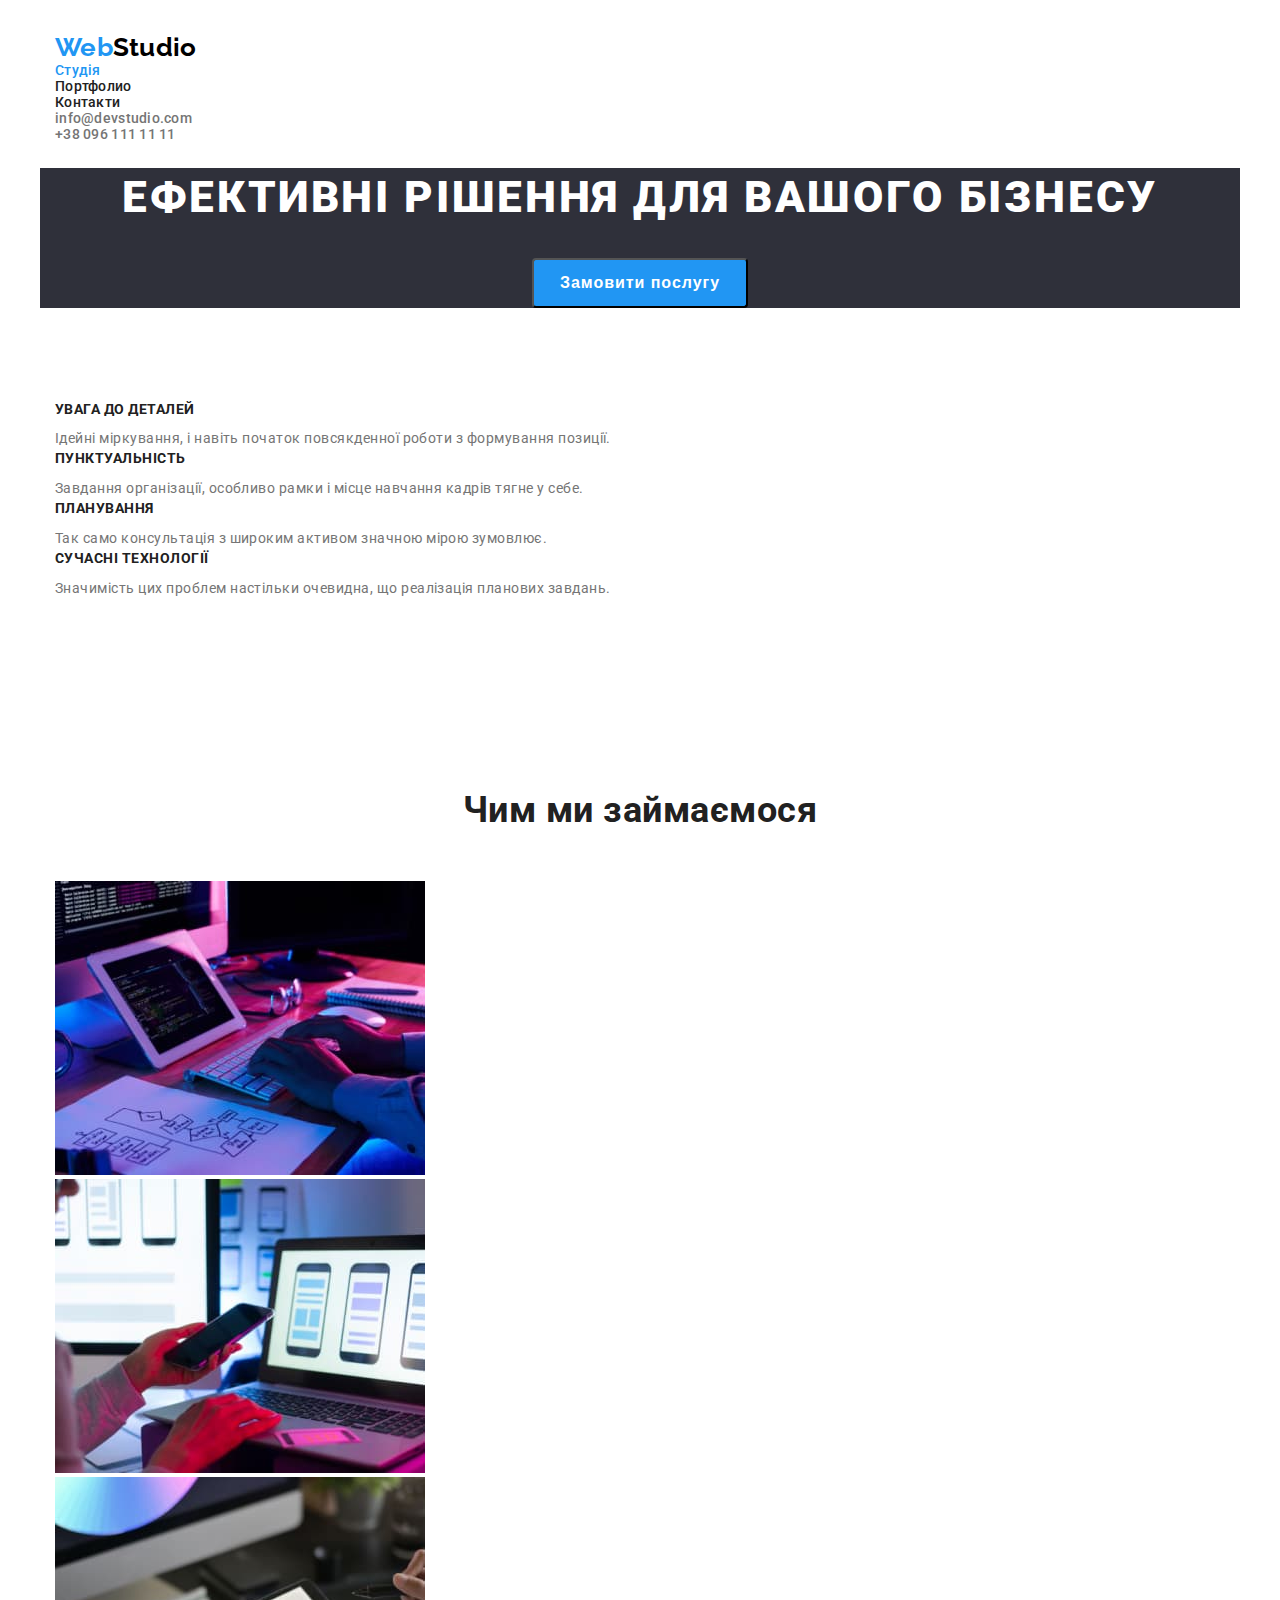
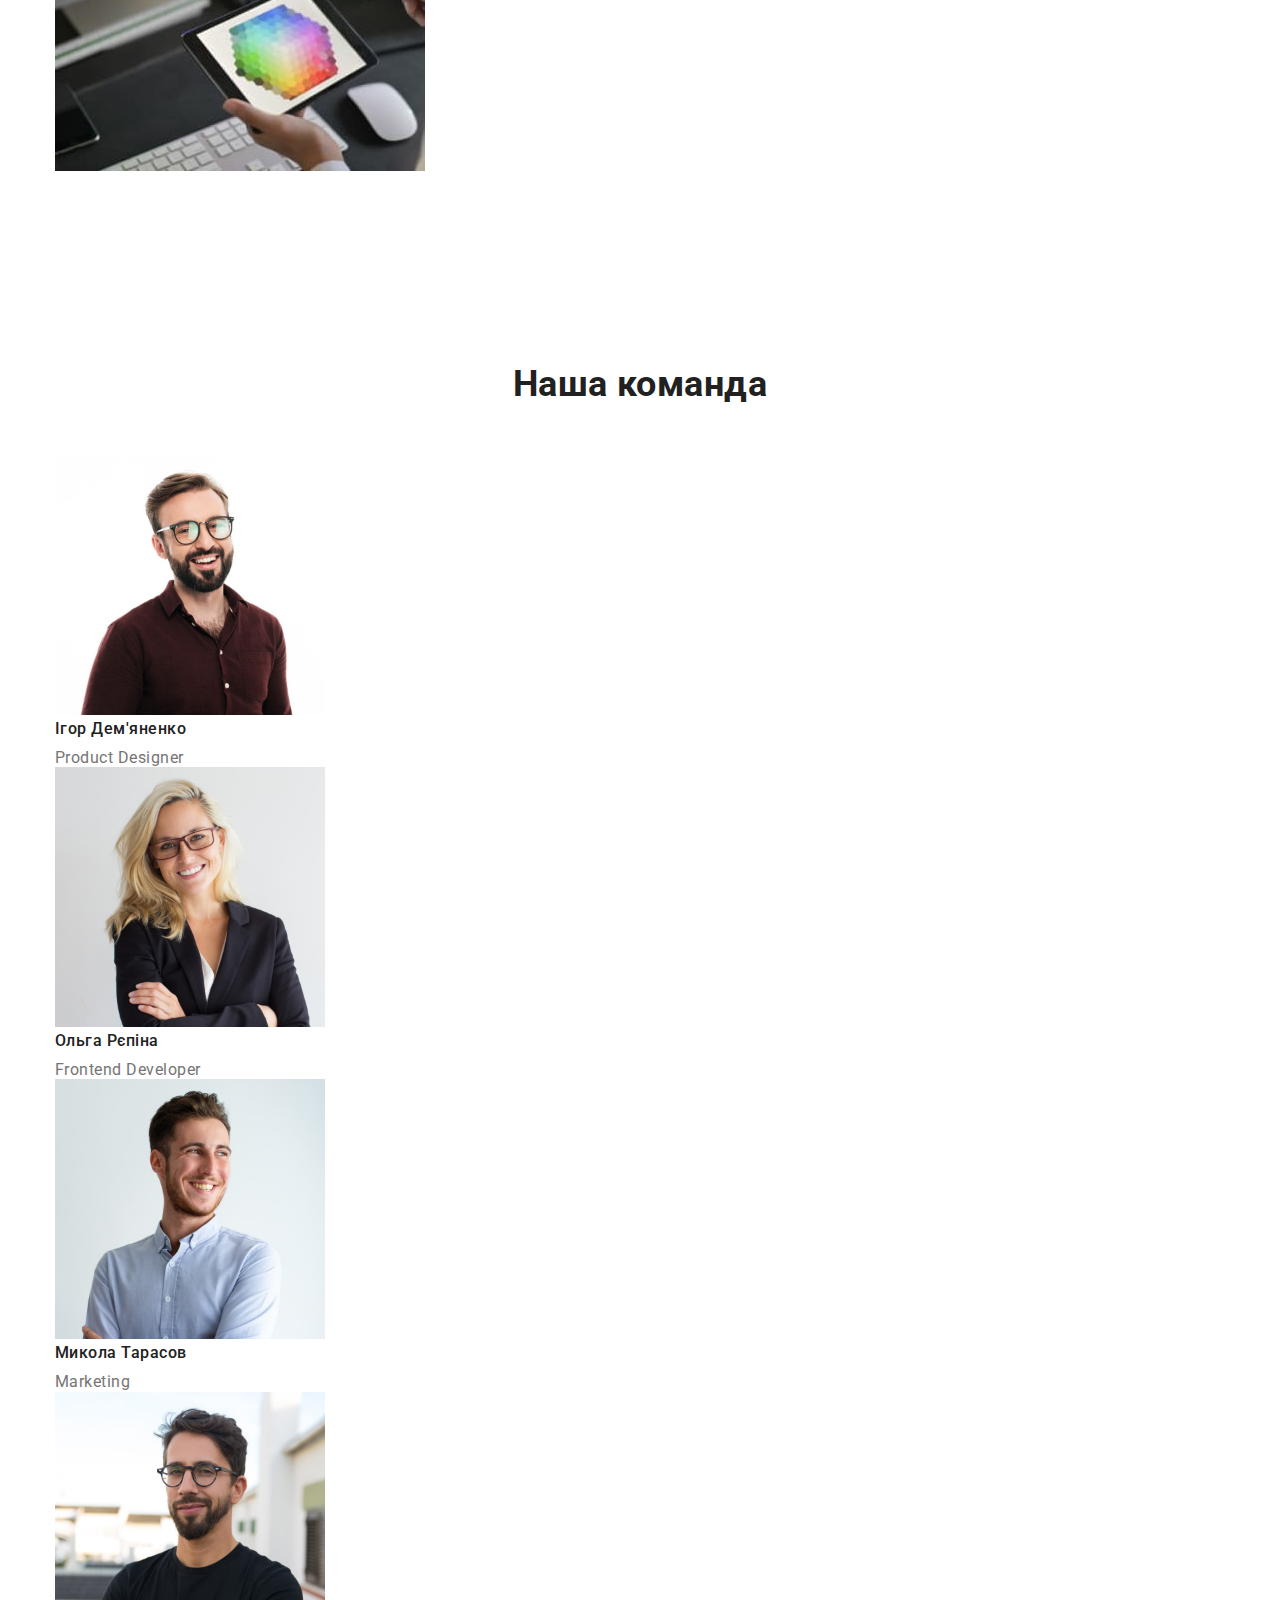
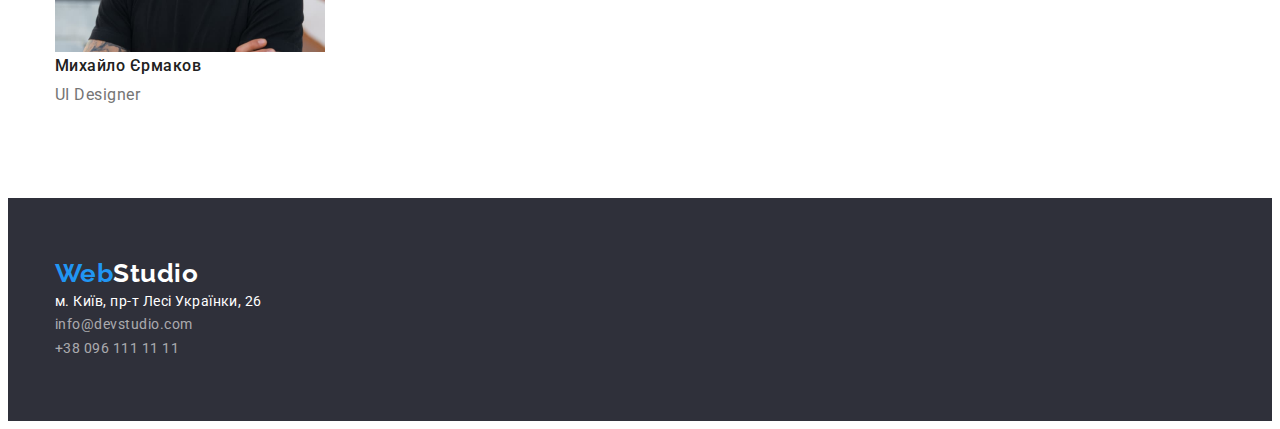
==== index.html @ 46366bae "Робить копію другого дз + задає margin та  padding" ====
<!DOCTYPE html>
<html lang="uk">
<head>
    <meta charset="UTF-8">
    <meta http-equiv="X-UA-Compatible" content="IE=edge">
    <meta name="viewport" content="width=device-width, initial-scale=1.0">
    <link href="https://fonts.googleapis.com/css2?family=Raleway:wght@700&family=Roboto:wght@400;500;700;900&display=swap"
        rel="stylesheet">
    <link rel="stylesheet" href="https://cdnjs.cloudflare.com/ajax/libs/modern-normalize/1.1.0/modern-normalize.min.css" integrity="sha512-wpPYUAdjBVSE4KJnH1VR1HeZfpl1ub8YT/NKx4PuQ5NmX2tKuGu6U/JRp5y+Y8XG2tV+wKQpNHVUX03MfMFn9Q==" crossorigin="anonymous" referrerpolicy="no-referrer" />
    <link rel="stylesheet" href="./css/styles.css">
    <title>Web Studio</title>
</head>
<body>
    <!--Шапка сайта-->
    <header class="hat">
        <div class="container header">
        <a class="logo" lang="en" href="index.html">Web<span class="logo-header">Studio</span></a>
        <nav class="navigation">
           <ul>
                <Li><a class="navigation-link, active" href="./index.html">Студія</a></Li>
                <Li><a class="navigation-link" href="./portfolio.html">Портфолио</a></Li>
                <Li><a class="navigation-link" href="">Контакти</a></Li>
            </ul>
        </nav>
        <ul>
            <li>
                <a class="contact" href="mailto:info@devstudio.com">info@devstudio.com</a>
           </li>
            <li>
                <a class="contact" href="tel:+380961111111">+38 096 111 11 11</a>
            </li>
        </ul>
        </div>
        
    </header>
    <main>
        <!--Герой-->
        <section class="hero container">
            <h1 class="hero-header">Ефективні рішення для вашого бізнесу</h1>
            <button class="hero-button" type="button">Замовити послугу</button>

        </section>
        <!--Переваги-->
        <section class="pros container">
            <h2 class="visually-hidden">Особливості</h2>
            <ul>
                <li>
                    <h3>Увага до деталей</h3>
                    <p>Ідейні міркування, і навіть початок повсякденної роботи з формування позиції.</p>
                </li>
                <li>
                    <h3>Пунктуальність</h3>
                    <p>Завдання організації, особливо рамки і місце навчання кадрів тягне у себе.</p>
                </li>
                <li>
                    <h3>Планування</h3>
                    <p>Так само консультація з широким активом значною мірою зумовлює.</p>
                </li>
                <li>
                    <h3>Сучасні технології</h3>
                    <p>Значимість цих проблем настільки очевидна, що реалізація планових завдань.</p>
                </li>
            </ul>

        </section>
        <!--Чим ми займаємося-->
        <section class="areas container">
            <h2 class="areas-header">Чим ми займаємося</h2>
            <ul>
                <li>
                    <img src="./images/box_1.jpg" alt="Розробка сайтів для ПК"
                    width="370"
                    height="294">
                </li>
                <li>
                    <img src="./images/box_2.jpg" alt="Розробка мобільної версії сайтів"
                    width="370"
                    height="294">
                </li>
                <li>
                    <img src="./images/box_3.jpg" alt="Розробка версії сайтів для планшетів"
                    width="370"
                    height="294">
                </li>
            </ul>

        </section>
        <!--Наша команда-->
        <section class="team container">
            <h2 class="team-header">Наша команда</h2>
            <ul>
                <li>
                    <img src="./images/team_card_1.jpg" alt="фото Ігор Дем'яненко"
                    width="270"
                    height="260">
                    <h3 class="name">Ігор Дем'яненко</h3>
                    <p class="position-held" lang="en">Product Designer</p>
                </li>
                <li>
                    <img src="./images/team_card_2.jpg" alt="фото Ольга Рєпіна"
                    width="270"
                    height="260">
                    <h3 class="name">Ольга Рєпіна</h3>
                    <p class="position-held" lang="en">Frontend Developer</p>
                </li>
                <li>
                    <img src="./images/team_card_3.jpg" alt="фото Микола Тарасов"
                    width="270"
                    height="260">
                    <h3 class="name">Микола Тарасов</h3>
                    <p class="position-held" lang="en">Marketing</p>
                </li>
                <li>
                    <img src="./images/team_card_4.jpg" alt="фото Михайло Єрмаков"
                    width="270"
                    height="260">
                    <h3 class="name">Михайло Єрмаков</h3>
                    <p class="position-held" lang="en">UI Designer</p>
                </li>
            </ul>
        </section>
    </main>
    <!--Підвал-->
    <Footer class="basement">
        <div class="container footer">
        <a class="logo" lang="en" href="index.html">Web<span class="logo-footer">Studio</span></a>
        <address>
            <ul>
                <li><a class="map" href="https://goo.gl/maps/CPtrU1FHBa2aNyZL9" target="_blank" rel="noopener noreferrer nofollow">м. Київ, пр-т Лесі
                    Українки, 26</a></li>
                <li><a class="basement-contact" href="mailto:info@devstudio.com">info@devstudio.com</a></li>
                <li><a class="basement-contact" href="tel:+380961111111">+38 096 111 11 11</a></li>
            </ul>
        </address>
        </div>
    </Footer>

</body>
</html>
---- css/styles.css ----
:root {
    --text-color: #212121;
    --logo-color: #000000;
    --accent-color: #2196F3;
    --grey: #757575;
    --white: #FFFFFF;
    --background-footer:#2F303A;
    --background-section-white:#F5F5F5;
    --background-grey: #F5F4FA;
}

/* Загальні стилі */

html {
box-sizing: border-box;
}

*,
*::before,
*::after{
    box-sizing: inherit;
}

a {
text-decoration: none;
color: var(--text-color)
}

ul {
    list-style: none;
    margin: 0;
    padding: 0;
}

h1, h2, h3, h4, h5, h6{
    margin: 0;
}



body {
    font-family: 'Roboto','sans-serif';
    letter-spacing: 0.03em;
    color: var(--text-color);
}

.container{
    width: 1200px;
    padding-top: 94px;
    padding-bottom: 94px;
    padding-left: 15px;
    padding-right:15px;
    margin-left: auto;
    margin-right: auto;
}

.header{
    padding-top: 24px;
    padding-bottom: 25px;
}

 /* Лого */
.logo{
    font-weight: 700;
    font-size: 26px;
    line-height: 1.19;
    color: var(--accent-color);
    font-family: 'Raleway';

    display: inline-block;
}

.logo-header{
    color:var(--logo-color);
}

/* Навігація */

.hat{
    font-weight: 500;
    font-size: 14px;
    line-height: 1.14;
    letter-spacing: 0.02em;
}

.navigation-link:focus, .navigation-link:hover {
    color: var(--accent-color);
}

.active{
    color: var(--accent-color);
}

/* Контакты в шапці */

.contact{
    color: var(--grey);
}

.contact:hover, .contact:focus{
    color: var(--accent-color);
}

/* Герой */

.hero.container{
    padding-top: 0;
    padding-bottom: 0;
}

.hero{
background-color: var(--background-footer);
}

.hero-header{
    color: var(--white);
    font-weight: 900;
    font-size: 44px;
    line-height: 1.36;
    text-transform: uppercase;
    letter-spacing: 0.06em;
    text-align: center;

    margin-bottom: 30px;
}

/* Кнопка */

.hero-button{
    
    color: var(--white);
    background-color: var(--accent-color);
    font-weight: 700;
    font-size: 16px;
    line-height: 1.87;
    letter-spacing: 0.06em;
    cursor: pointer;
    text-align: center;

    min-width:216px;
    height: 50px;
    border-radius: 4px;
    
    display: block;
    margin-right: auto;
    margin-left: auto;


}

.hero-button:hover, .hero-button:focus{
    background-color: #188CE8;
}

/* Переваги */



.visually-hidden {
    position: absolute;
    white-space: nowrap;
    width: 1px;
    height: 1px;
    overflow: hidden;
    border: 0;
    padding: 0;
    clip: rect(0 0 0 0);
    clip-path: inset(50%);
    margin: -1px;
}

.pros h3{
    font-weight: 700;
    font-size: 14px;
    line-height: 1.14;
    text-transform: uppercase;
    margin-bottom: 10px;
}

.pros p{
    color: var(--grey);
    font-size: 14px;
    line-height: 1.71;

    margin: 0;
}

/* Чим ми займаємося */

.areas-header {
    font-weight: 700;
    font-size: 36px;
    line-height: 1.17;
    text-align: center;

    margin-bottom: 50px;
}

/* Команда */

.team-header{
    font-weight: 700;
    font-size: 36px;
    line-height: 1.17;
    text-align: center;

    margin-bottom: 50px;
}

.position-held{
    color: var(--grey);
    font-size: 16px;
    line-height: 1.19;

    margin: 0;
}

.name{
    font-weight: 500;
    font-size: 16px;
    line-height: 1.19;

    margin-bottom: 10px;
}

/* Підвал */

.basement{
    background-color: var(--background-footer);
    font-size: 14px;
    line-height: 1.71;

}

.footer{
    padding-top: 60px;
    padding-bottom: 60px;
    margin: 0, auto;
    
}

.basement.logo{
    display: inline-block;
    margin-bottom: 20px;
}

.logo-footer{
    color: var(--white);
}

.map{
    color: var(--white);
    font-style: normal
}

.map:hover, .map:focus{
color: var(--accent-color);
}

.basement-contact{
color: rgba(255, 255, 255, 0.6);
font-style: normal
}

.basement-contact:focus, .basement-contact:hover{
    color: var(--accent-color);
}

/* Портфоліо */

.projects p{
    color: var(--grey);
    font-size: 16px;
    line-height: 1.9;
    margin: 0;
}

.projects h2 {
    font-weight: 700;
    font-size: 18px;
    line-height: 1.87;
    letter-spacing: 0.06em;
}

.projects-button{
    background-color: var(--background-grey);
    color: var(--text-color);
    font-weight: 500;
    font-size: 16px;
    line-height: 1.62;
    font-family: inherit;
    cursor: pointer;

    border-radius: 4px;
}

.projects-button:hover, .projects-button:focus{
    background-color: var(--accent-color);
    color: var(--white);
}
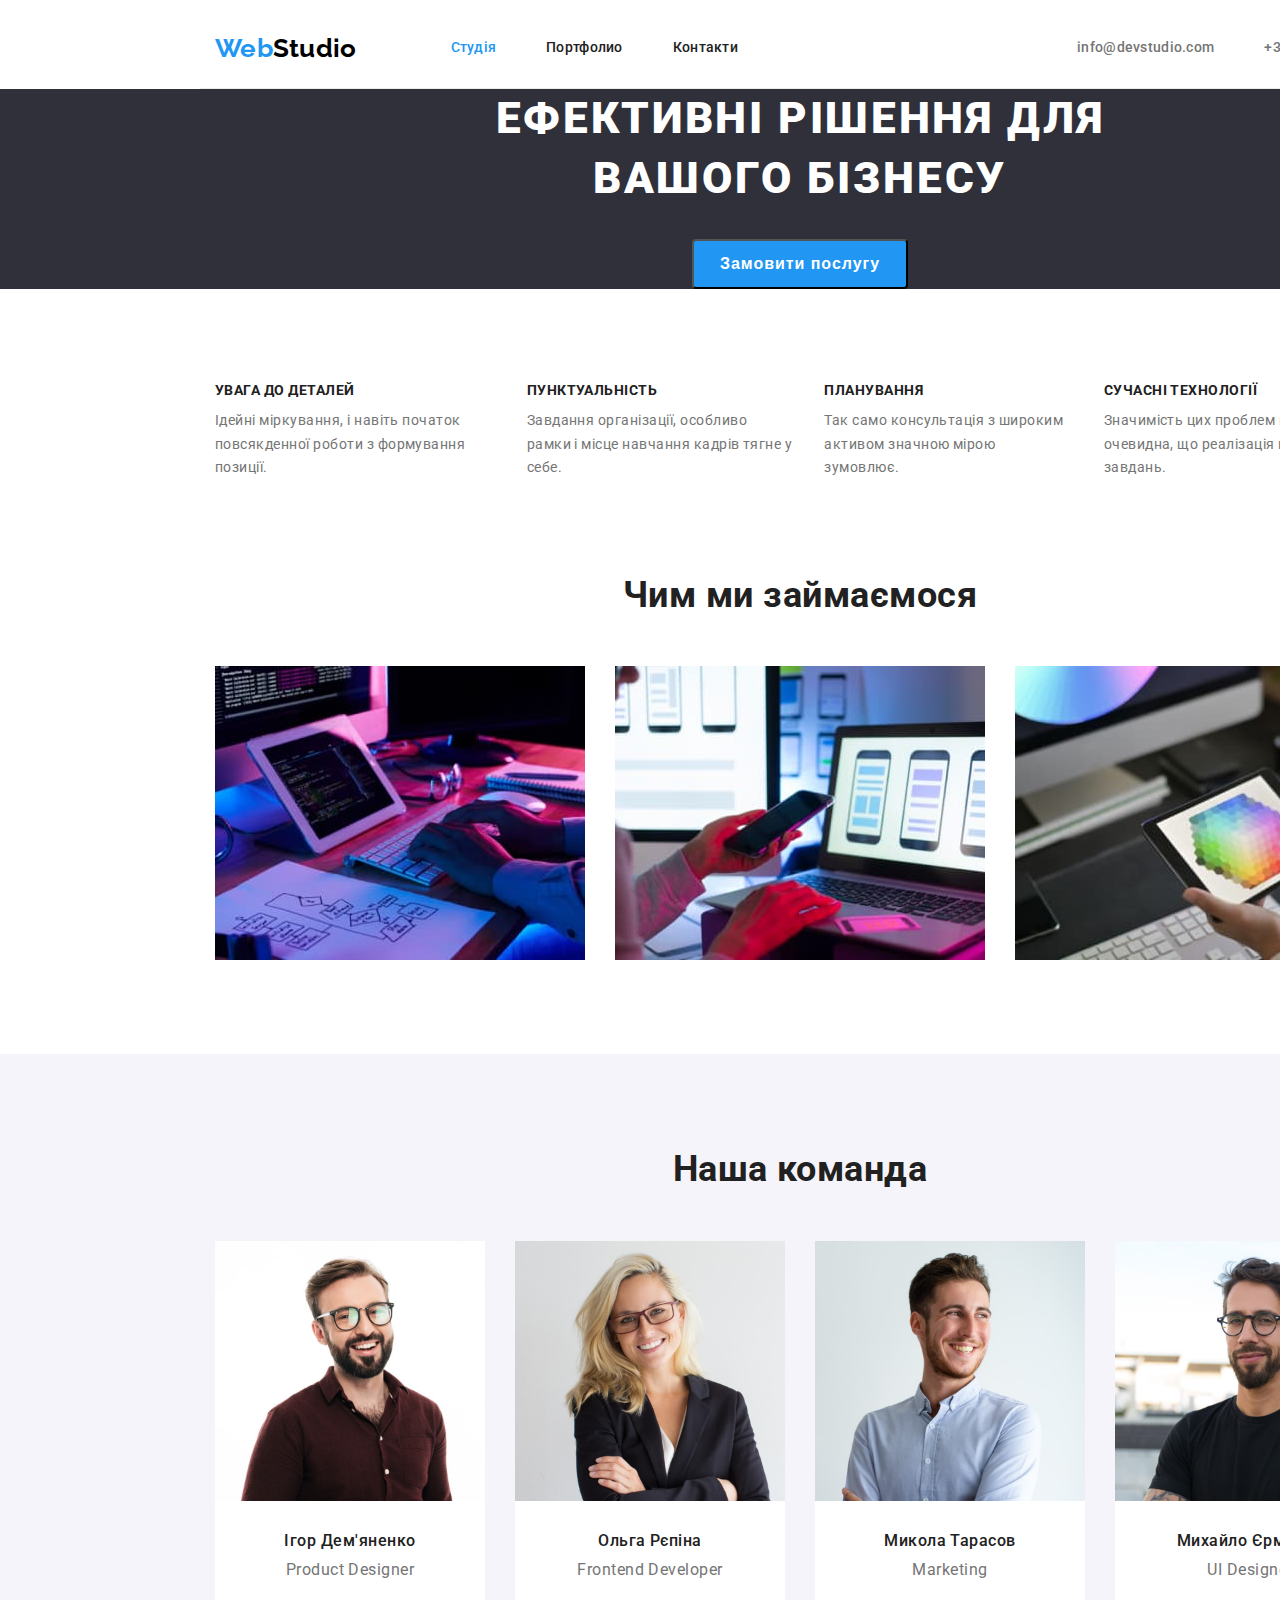
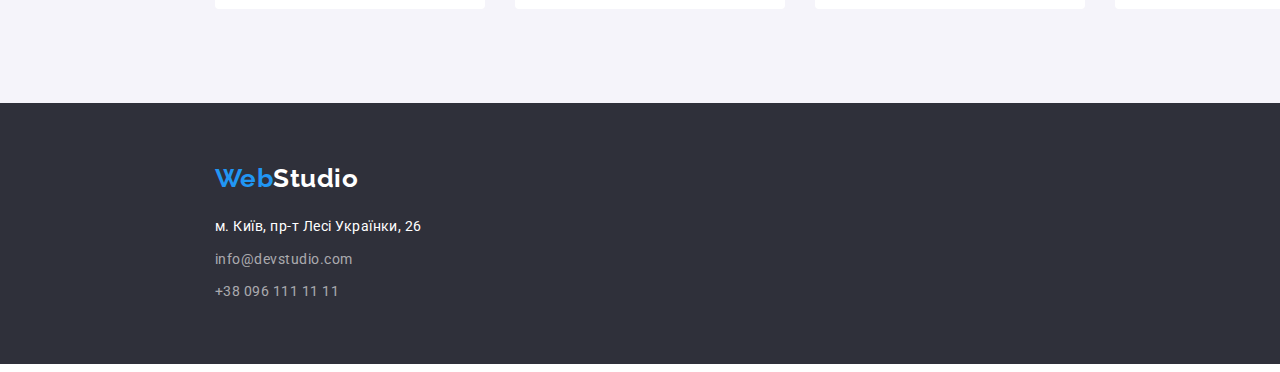
==== commit fd0d4a71: "Додає flex елементи та іх позиціювання" ====
--- a/index.html
+++ b/index.html
@@ -13,123 +13,147 @@
 <body>
     <!--Шапка сайта-->
     <header class="hat">
-        <div class="container header">
-        <a class="logo" lang="en" href="index.html">Web<span class="logo-header">Studio</span></a>
-        <nav class="navigation">
-           <ul>
-                <Li><a class="navigation-link, active" href="./index.html">Студія</a></Li>
-                <Li><a class="navigation-link" href="./portfolio.html">Портфолио</a></Li>
-                <Li><a class="navigation-link" href="">Контакти</a></Li>
+        <div class="container">
+            <a class="logo" lang="en" href="index.html">Web<span class="logo-header">Studio</span></a>
+            <nav class="navi">
+                <ul class="navi-list">
+                    <Li class="navi-item">
+                        <a class="navi-link active" href="./index.html">Студія</a>
+                    </Li>
+                    <Li class="navi-item">
+                        <a class="navi-link" href="./portfolio.html">Портфолио</a>
+                    </Li>
+                    <Li class="navi-item">
+                        <a class="navi-link" href="">Контакти</a>
+                    </Li>
+                </ul>
+            </nav>
+            <ul class="cont-list">
+                <li class="cont-item">
+                    <a class="contact-link" href="mailto:info@devstudio.com">info@devstudio.com</a>
+                </li>
+                <li class="cont-item">
+                    <a class="contact-link" href="tel:+380961111111">+38 096 111 11 11</a>
+                </li>
             </ul>
-        </nav>
-        <ul>
-            <li>
-                <a class="contact" href="mailto:info@devstudio.com">info@devstudio.com</a>
-           </li>
-            <li>
-                <a class="contact" href="tel:+380961111111">+38 096 111 11 11</a>
-            </li>
-        </ul>
         </div>
-        
     </header>
     <main>
         <!--Герой-->
-        <section class="hero container">
-            <h1 class="hero-header">Ефективні рішення для вашого бізнесу</h1>
+        <section class="hero">
+            <h1 class="hero-header">Ефективні рішення для <br> вашого бізнесу</h1>
             <button class="hero-button" type="button">Замовити послугу</button>
-
         </section>
         <!--Переваги-->
-        <section class="pros container">
+        <section class="pros">
+            <div class="container">
             <h2 class="visually-hidden">Особливості</h2>
-            <ul>
-                <li>
+            <ul class="pros-list">
+                <li class="pros-item">
                     <h3>Увага до деталей</h3>
                     <p>Ідейні міркування, і навіть початок повсякденної роботи з формування позиції.</p>
                 </li>
-                <li>
+                <li class="pros-item">
                     <h3>Пунктуальність</h3>
                     <p>Завдання організації, особливо рамки і місце навчання кадрів тягне у себе.</p>
                 </li>
-                <li>
+                <li class="pros-item">
                     <h3>Планування</h3>
                     <p>Так само консультація з широким активом значною мірою зумовлює.</p>
                 </li>
-                <li>
+                <li class="pros-item">
                     <h3>Сучасні технології</h3>
                     <p>Значимість цих проблем настільки очевидна, що реалізація планових завдань.</p>
                 </li>
             </ul>
+            </div>
 
         </section>
         <!--Чим ми займаємося-->
-        <section class="areas container">
+        <section class="areas">
+            <div class="container">
             <h2 class="areas-header">Чим ми займаємося</h2>
-            <ul>
-                <li>
+                <ul class="areas-list">
+                <li class="areas-item">
                     <img src="./images/box_1.jpg" alt="Розробка сайтів для ПК"
                     width="370"
                     height="294">
                 </li>
-                <li>
+                <li class="areas-item">
                     <img src="./images/box_2.jpg" alt="Розробка мобільної версії сайтів"
                     width="370"
                     height="294">
                 </li>
-                <li>
+                <li class="areas-item">
                     <img src="./images/box_3.jpg" alt="Розробка версії сайтів для планшетів"
                     width="370"
                     height="294">
                 </li>
             </ul>
+            </div>
 
         </section>
         <!--Наша команда-->
-        <section class="team container">
+        <section class="team">
+            <div class="container">
             <h2 class="team-header">Наша команда</h2>
-            <ul>
-                <li>
+            <ul class="team-list">
+                <li class="team-item">
                     <img src="./images/team_card_1.jpg" alt="фото Ігор Дем'яненко"
                     width="270"
                     height="260">
+                    <div class="team-card">
                     <h3 class="name">Ігор Дем'яненко</h3>
                     <p class="position-held" lang="en">Product Designer</p>
+                    </div>
                 </li>
-                <li>
+                <li class="team-item">
                     <img src="./images/team_card_2.jpg" alt="фото Ольга Рєпіна"
                     width="270"
                     height="260">
+                    <div class="team-card">
                     <h3 class="name">Ольга Рєпіна</h3>
                     <p class="position-held" lang="en">Frontend Developer</p>
+                    </div>
                 </li>
-                <li>
+                <li class="team-item">
                     <img src="./images/team_card_3.jpg" alt="фото Микола Тарасов"
                     width="270"
                     height="260">
+                    <div class="team-card">
                     <h3 class="name">Микола Тарасов</h3>
                     <p class="position-held" lang="en">Marketing</p>
+                    </div>
                 </li>
-                <li>
+                <li class="team-item">
                     <img src="./images/team_card_4.jpg" alt="фото Михайло Єрмаков"
                     width="270"
                     height="260">
+                    <div class="team-card">
                     <h3 class="name">Михайло Єрмаков</h3>
                     <p class="position-held" lang="en">UI Designer</p>
+                    </div>
                 </li>
             </ul>
+            </div>
         </section>
     </main>
     <!--Підвал-->
     <Footer class="basement">
-        <div class="container footer">
+        <div class="container">
         <a class="logo" lang="en" href="index.html">Web<span class="logo-footer">Studio</span></a>
         <address>
-            <ul>
-                <li><a class="map" href="https://goo.gl/maps/CPtrU1FHBa2aNyZL9" target="_blank" rel="noopener noreferrer nofollow">м. Київ, пр-т Лесі
-                    Українки, 26</a></li>
-                <li><a class="basement-contact" href="mailto:info@devstudio.com">info@devstudio.com</a></li>
-                <li><a class="basement-contact" href="tel:+380961111111">+38 096 111 11 11</a></li>
+            <ul class="basement-list">
+                <li class="basement-item">
+                    <a class="map" href="https://goo.gl/maps/CPtrU1FHBa2aNyZL9" target="_blank" rel="noopener noreferrer nofollow">м. Київ, пр-т Лесі
+                    Українки, 26</a>
+                </li>
+                <li class="basement-item">
+                    <a class="basement-contact" href="mailto:info@devstudio.com">info@devstudio.com</a>
+                </li>
+                <li class="basement-item">
+                    <a class="basement-contact" href="tel:+380961111111">+38 096 111 11 11</a>
+                </li>
             </ul>
         </address>
         </div>
--- a/css/styles.css
+++ b/css/styles.css
@@ -36,125 +36,30 @@
     margin: 0;
 }
 
+img {
+    display: block;
+    max-width: 100%;
+    height: auto;
+}
+
 
 
 body {
     font-family: 'Roboto','sans-serif';
     letter-spacing: 0.03em;
     color: var(--text-color);
+    width: 1600px;
+    margin-left: auto;
+    margin-right: auto;
 }
 
 .container{
     width: 1200px;
-    padding-top: 94px;
-    padding-bottom: 94px;
     padding-left: 15px;
     padding-right:15px;
     margin-left: auto;
     margin-right: auto;
 }
-
-.header{
-    padding-top: 24px;
-    padding-bottom: 25px;
-}
-
- /* Лого */
-.logo{
-    font-weight: 700;
-    font-size: 26px;
-    line-height: 1.19;
-    color: var(--accent-color);
-    font-family: 'Raleway';
-
-    display: inline-block;
-}
-
-.logo-header{
-    color:var(--logo-color);
-}
-
-/* Навігація */
-
-.hat{
-    font-weight: 500;
-    font-size: 14px;
-    line-height: 1.14;
-    letter-spacing: 0.02em;
-}
-
-.navigation-link:focus, .navigation-link:hover {
-    color: var(--accent-color);
-}
-
-.active{
-    color: var(--accent-color);
-}
-
-/* Контакты в шапці */
-
-.contact{
-    color: var(--grey);
-}
-
-.contact:hover, .contact:focus{
-    color: var(--accent-color);
-}
-
-/* Герой */
-
-.hero.container{
-    padding-top: 0;
-    padding-bottom: 0;
-}
-
-.hero{
-background-color: var(--background-footer);
-}
-
-.hero-header{
-    color: var(--white);
-    font-weight: 900;
-    font-size: 44px;
-    line-height: 1.36;
-    text-transform: uppercase;
-    letter-spacing: 0.06em;
-    text-align: center;
-
-    margin-bottom: 30px;
-}
-
-/* Кнопка */
-
-.hero-button{
-    
-    color: var(--white);
-    background-color: var(--accent-color);
-    font-weight: 700;
-    font-size: 16px;
-    line-height: 1.87;
-    letter-spacing: 0.06em;
-    cursor: pointer;
-    text-align: center;
-
-    min-width:216px;
-    height: 50px;
-    border-radius: 4px;
-    
-    display: block;
-    margin-right: auto;
-    margin-left: auto;
-
-
-}
-
-.hero-button:hover, .hero-button:focus{
-    background-color: #188CE8;
-}
-
-/* Переваги */
-
-
 
 .visually-hidden {
     position: absolute;
@@ -169,7 +74,149 @@
     margin: -1px;
 }
 
-.pros h3{
+/* Шапка */
+
+.hat .container{
+    display: flex;
+    align-items: center;
+    border-bottom: 1px solid #ECECEC;
+}
+
+ /* Лого */
+.logo{
+    font-weight: 700;
+    font-size: 26px;
+    line-height: 1.19;
+    color: var(--accent-color);
+    font-family: 'Raleway';
+
+    display: inline-block;
+}
+
+.logo-header{
+    color:var(--logo-color);
+}
+
+/* Навігація */
+
+.navi{
+    margin-left: 94px;
+}
+
+.navi-list{
+    display: flex;
+}
+
+.navi-item +.navi-item{
+    margin-left: 50px;
+}
+
+.hat{
+    font-weight: 500;
+    font-size: 14px;
+    line-height: 1.14;
+    letter-spacing: 0.02em;
+}
+
+
+.navi-link{
+    display: block;
+    padding-top: 32px;
+    padding-bottom:32px;
+}
+
+.navi-link:focus, .navi-link:hover {
+    color: var(--accent-color);
+}
+
+.active{
+    color: var(--accent-color);
+}
+
+/* Контакты в шапці */
+
+.cont-list{
+    display: flex;
+    margin-left: auto;
+}
+
+.cont-item + .cont-item{
+    margin-left: 50px;
+}
+
+.contact-link{
+    color: var(--grey);
+    padding-top: 32px;
+    padding-bottom: 32px;
+}
+
+.contact-link:hover, .contact-link:focus{
+    color: var(--accent-color);
+}
+
+/* Герой */
+
+.hero{
+background-color: var(--background-footer);
+}
+
+.hero-header{
+    color: var(--white);
+    font-weight: 900;
+    font-size: 44px;
+    line-height: 1.36;
+    text-transform: uppercase;
+    letter-spacing: 0.06em;
+    text-align: center;
+
+    margin-bottom: 30px;
+}
+
+/* Кнопка */
+
+.hero-button{
+    
+    color: var(--white);
+    background-color: var(--accent-color);
+    font-weight: 700;
+    font-size: 16px;
+    line-height: 1.87;
+    letter-spacing: 0.06em;
+    cursor: pointer;
+    text-align: center;
+
+    min-width:216px;
+    height: 50px;
+    border-radius: 4px;
+    
+    display: block;
+    margin-right: auto;
+    margin-left: auto;
+
+
+}
+
+.hero-button:hover, .hero-button:focus{
+    background-color: #188CE8;
+}
+
+/* Переваги */
+
+.pros{
+    padding-top: 94px;
+}
+
+.pros-list{
+    display: flex;
+  
+}
+
+.pros-item + .pros-item{
+    margin-left: 30px;
+}
+
+
+.pros-item>h3{
     font-weight: 700;
     font-size: 14px;
     line-height: 1.14;
@@ -177,7 +224,7 @@
     margin-bottom: 10px;
 }
 
-.pros p{
+.pros-item>p{
     color: var(--grey);
     font-size: 14px;
     line-height: 1.71;
@@ -187,6 +234,20 @@
 
 /* Чим ми займаємося */
 
+.areas{
+    padding-top: 94px;
+    padding-bottom: 94px;
+}
+
+.areas-list{
+    display: flex;
+   
+}
+
+.areas-item + .areas-item{
+    margin-left: 30px;
+}
+
 .areas-header {
     font-weight: 700;
     font-size: 36px;
@@ -197,6 +258,33 @@
 }
 
 /* Команда */
+
+.team{
+    
+    padding-top: 94px;
+    padding-bottom: 94px;
+
+    background: #F5F4FA;
+}
+
+.team-list{
+    display: flex;
+   
+}
+
+.team-item + .team-item{
+    margin-left: 30px;
+}
+
+.team-item{
+    background-color: var(--white);
+    border-radius: 0px 0px 4px 4px;
+}
+
+.team-card{
+    padding-top: 30px;
+    padding-bottom: 30px;
+}
 
 .team-header{
     font-weight: 700;
@@ -211,6 +299,7 @@
     color: var(--grey);
     font-size: 16px;
     line-height: 1.19;
+    text-align: center;
 
     margin: 0;
 }
@@ -219,6 +308,7 @@
     font-weight: 500;
     font-size: 16px;
     line-height: 1.19;
+    text-align: center;
 
     margin-bottom: 10px;
 }
@@ -226,22 +316,23 @@
 /* Підвал */
 
 .basement{
+
+    padding-top: 60px;
+    padding-bottom: 60px;
+
     background-color: var(--background-footer);
     font-size: 14px;
     line-height: 1.71;
 
 }
 
-.footer{
-    padding-top: 60px;
-    padding-bottom: 60px;
-    margin: 0, auto;
-    
-}
-
-.basement.logo{
-    display: inline-block;
-    margin-bottom: 20px;
+
+.basement address{
+    margin-top: 20px;
+}
+
+.basement-item + .basement-item {
+    margin-top: 9px;
 }
 
 .logo-footer{
@@ -268,21 +359,77 @@
 
 /* Портфоліо */
 
-.projects p{
+
+.projects{
+    padding-top: 94px;
+    padding-bottom: 94px;
+}
+
+.button-list{
+    display: flex;
+    justify-content: center;
+}
+
+.button-item + .button-item{
+    margin-left: 8px;
+}
+
+.card-list{
+    display: flex;
+    flex-wrap: wrap;
+    margin-top: 50px;
+}
+
+
+.card-item {
+    margin-right: 30px;
+    margin-bottom: 30px;
+}
+
+.card-item:nth-child(3n){
+    margin-right: 0px;
+}
+
+.card-item:nth-last-child(-n + 3){
+    margin-bottom: 0px;
+}
+
+.description{
+    padding-top: 20px;
+    padding-bottom: 20px;
+    padding-left: 24px;
+    padding-right: 24px;
+    border-left: 1px solid #EEEEEE;
+    border-right: 1px solid #EEEEEE;
+    border-bottom: 1px solid #EEEEEE;
+    
+
+}
+
+.description p{
     color: var(--grey);
     font-size: 16px;
     line-height: 1.9;
     margin: 0;
-}
-
-.projects h2 {
+    
+}
+
+.description h2 {
     font-weight: 700;
     font-size: 18px;
     line-height: 1.87;
     letter-spacing: 0.06em;
+    margin-bottom: 4px;
+
 }
 
 .projects-button{
+    
+    padding-top: 6px;
+    padding-bottom: 6px;
+    padding-left: 22px;
+    padding-right: 22px;
+    
     background-color: var(--background-grey);
     color: var(--text-color);
     font-weight: 500;
@@ -291,13 +438,15 @@
     font-family: inherit;
     cursor: pointer;
 
+    border-color: transparent;
     border-radius: 4px;
 }
 
 .projects-button:hover, .projects-button:focus{
     background-color: var(--accent-color);
     color: var(--white);
-}
-
-
-
+
+}
+
+
+
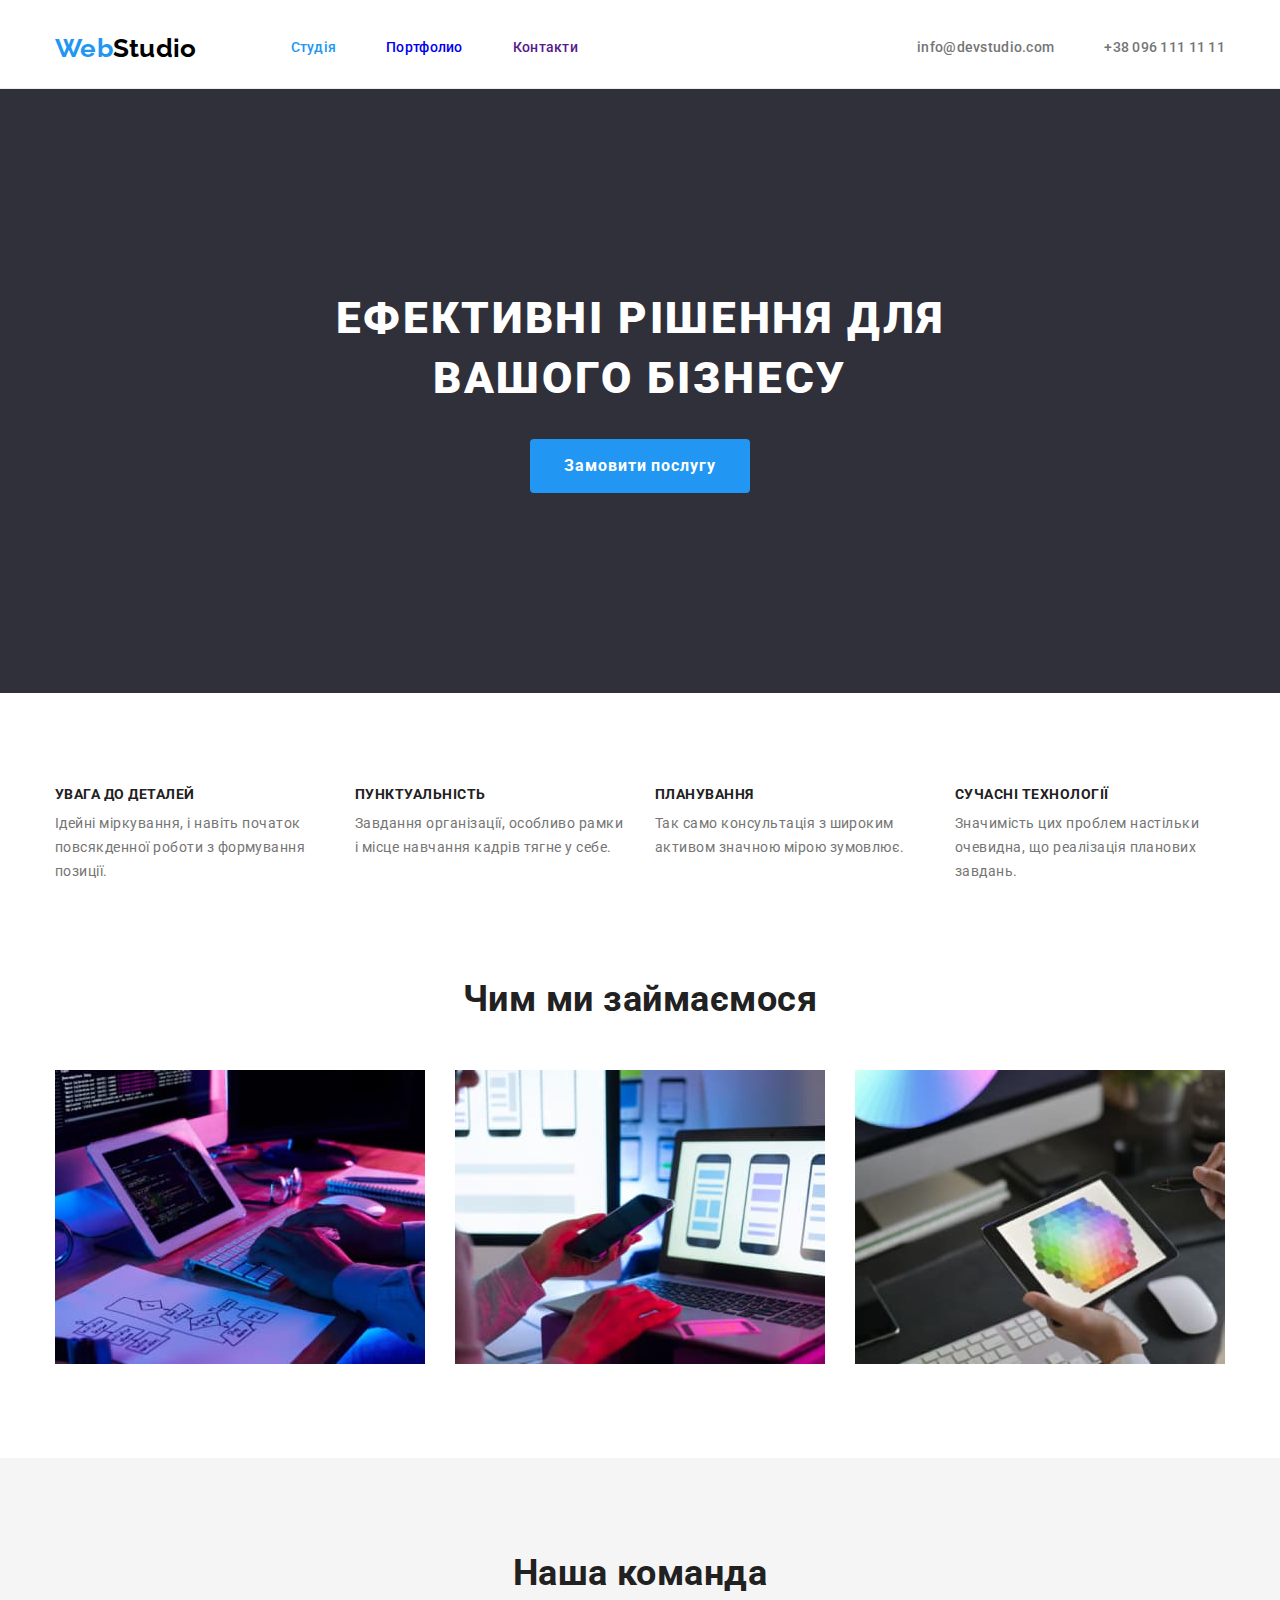
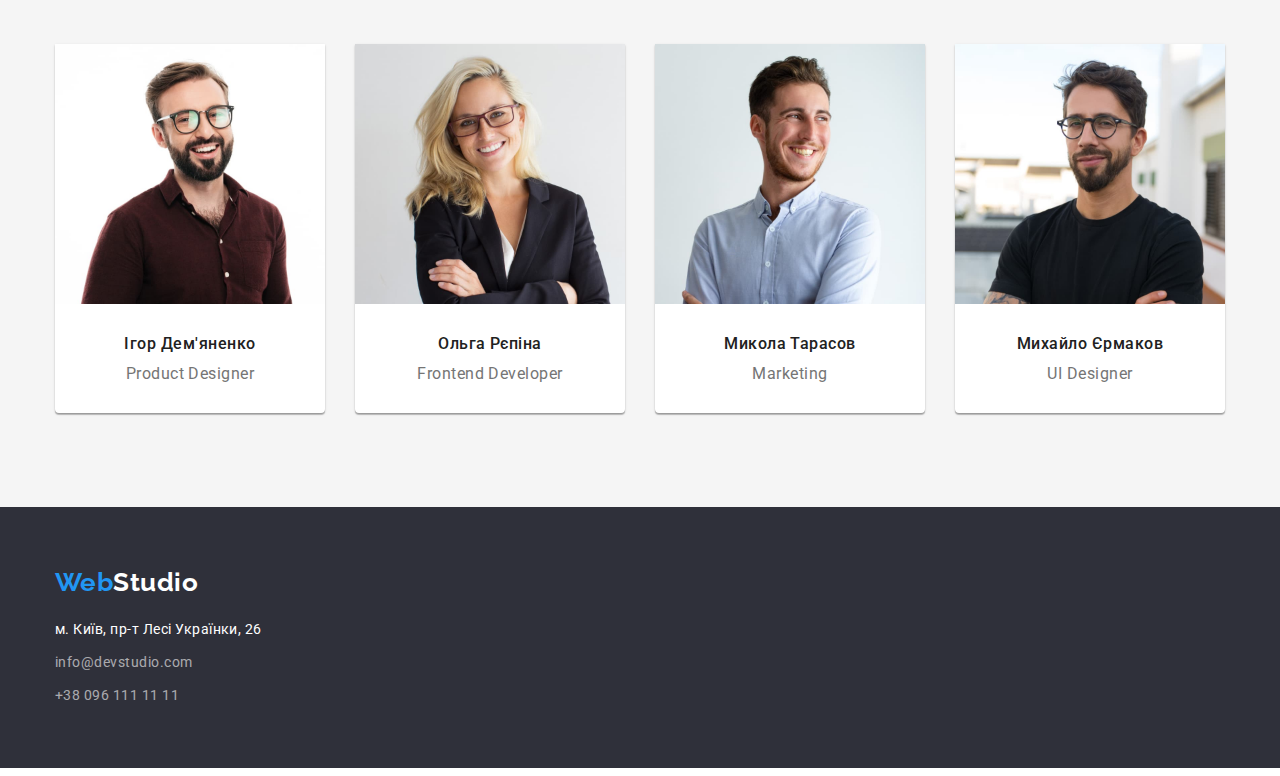
==== commit d0fada2f: "Виправляє зауваження ментора" ====
--- a/index.html
+++ b/index.html
@@ -12,28 +12,28 @@
 </head>
 <body>
     <!--Шапка сайта-->
-    <header class="hat">
+    <header class="header">
         <div class="container">
-            <a class="logo" lang="en" href="index.html">Web<span class="logo-header">Studio</span></a>
+            <a class="logo link" lang="en" href="index.html">Web<span class="logo-header link">Studio</span></a>
             <nav class="navi">
-                <ul class="navi-list">
+                <ul class="navi-list list">
                     <Li class="navi-item">
-                        <a class="navi-link active" href="./index.html">Студія</a>
+                        <a class="navi-link active link" href="./index.html">Студія</a>
                     </Li>
                     <Li class="navi-item">
-                        <a class="navi-link" href="./portfolio.html">Портфолио</a>
+                        <a class="navi-link link" href="./portfolio.html">Портфолио</a>
                     </Li>
                     <Li class="navi-item">
-                        <a class="navi-link" href="">Контакти</a>
+                        <a class="navi-link link" href="">Контакти</a>
                     </Li>
                 </ul>
             </nav>
-            <ul class="cont-list">
+            <ul class="cont-list list">
                 <li class="cont-item">
-                    <a class="contact-link" href="mailto:info@devstudio.com">info@devstudio.com</a>
+                    <a class="contact-link link" href="mailto:info@devstudio.com">info@devstudio.com</a>
                 </li>
                 <li class="cont-item">
-                    <a class="contact-link" href="tel:+380961111111">+38 096 111 11 11</a>
+                    <a class="contact-link link" href="tel:+380961111111">+38 096 111 11 11</a>
                 </li>
             </ul>
         </div>
@@ -42,13 +42,13 @@
         <!--Герой-->
         <section class="hero">
             <h1 class="hero-header">Ефективні рішення для <br> вашого бізнесу</h1>
-            <button class="hero-button" type="button">Замовити послугу</button>
+            <button class="hero-button basic-button" type="button">Замовити послугу</button>
         </section>
         <!--Переваги-->
         <section class="pros">
             <div class="container">
             <h2 class="visually-hidden">Особливості</h2>
-            <ul class="pros-list">
+            <ul class="pros-list list">
                 <li class="pros-item">
                     <h3>Увага до деталей</h3>
                     <p>Ідейні міркування, і навіть початок повсякденної роботи з формування позиції.</p>
@@ -70,11 +70,11 @@
 
         </section>
         <!--Чим ми займаємося-->
-        <section class="areas">
+        <section class="areas basic-section">
             <div class="container">
             <h2 class="areas-header">Чим ми займаємося</h2>
-                <ul class="areas-list">
-                <li class="areas-item">
+                <ul class="areas-list list">
+                    <li class="areas-item">
                     <img src="./images/box_1.jpg" alt="Розробка сайтів для ПК"
                     width="370"
                     height="294">
@@ -94,10 +94,10 @@
 
         </section>
         <!--Наша команда-->
-        <section class="team">
+        <section class="team basic-section">
             <div class="container">
             <h2 class="team-header">Наша команда</h2>
-            <ul class="team-list">
+            <ul class="team-list list">
                 <li class="team-item">
                     <img src="./images/team_card_1.jpg" alt="фото Ігор Дем'яненко"
                     width="270"
@@ -139,20 +139,20 @@
         </section>
     </main>
     <!--Підвал-->
-    <Footer class="basement">
+    <Footer class="footer">
         <div class="container">
-        <a class="logo" lang="en" href="index.html">Web<span class="logo-footer">Studio</span></a>
+        <a class="logo link" lang="en" href="index.html">Web<span class="logo-footer">Studio</span></a>
         <address>
-            <ul class="basement-list">
-                <li class="basement-item">
-                    <a class="map" href="https://goo.gl/maps/CPtrU1FHBa2aNyZL9" target="_blank" rel="noopener noreferrer nofollow">м. Київ, пр-т Лесі
+            <ul class="footer-list list">
+                <li class="footer-item">
+                    <a class="map link" href="https://goo.gl/maps/CPtrU1FHBa2aNyZL9" target="_blank" rel="noopener noreferrer nofollow">м. Київ, пр-т Лесі
                     Українки, 26</a>
                 </li>
-                <li class="basement-item">
-                    <a class="basement-contact" href="mailto:info@devstudio.com">info@devstudio.com</a>
+                <li class="footer-item">
+                    <a class="footer-contact link" href="mailto:info@devstudio.com">info@devstudio.com</a>
                 </li>
-                <li class="basement-item">
-                    <a class="basement-contact" href="tel:+380961111111">+38 096 111 11 11</a>
+                <li class="footer-item">
+                    <a class="footer-contact link" href="tel:+380961111111">+38 096 111 11 11</a>
                 </li>
             </ul>
         </address>
--- a/css/styles.css
+++ b/css/styles.css
@@ -1,12 +1,12 @@
 :root {
-    --text-color: #212121;
+    --header-color: #212121;
+    --text-color: #757575;
+    --accent-color: #2196F3;
     --logo-color: #000000;
-    --accent-color: #2196F3;
-    --grey: #757575;
-    --white: #FFFFFF;
-    --background-footer:#2F303A;
-    --background-section-white:#F5F5F5;
-    --background-grey: #F5F4FA;
+    --text-color-secondary:#FFFFFF;
+    --background-hero-footer:#2F303A;
+    --background-section-basic:#F5F5F5;
+    --background-section-secondary: #F5F4FA;
 }
 
 /* Загальні стилі */
@@ -21,18 +21,17 @@
     box-sizing: inherit;
 }
 
-a {
-text-decoration: none;
-color: var(--text-color)
-}
-
-ul {
+.link {
+    text-decoration: none;
+}
+
+.list {
     list-style: none;
     margin: 0;
     padding: 0;
 }
 
-h1, h2, h3, h4, h5, h6{
+h1, h2, h3, h4, h5, h6, p{
     margin: 0;
 }
 
@@ -42,13 +41,25 @@
     height: auto;
 }
 
+.basic-button{
+
+    border-radius: 4px;
+    font-family: inherit;
+
+    cursor: pointer;
+    border-color: transparent;
+}
+
+.basic-section {
+    padding-top: 94px;
+    padding-bottom: 94px;
+}
 
 
 body {
     font-family: 'Roboto','sans-serif';
     letter-spacing: 0.03em;
-    color: var(--text-color);
-    width: 1600px;
+    color: var(--header-color);
     margin-left: auto;
     margin-right: auto;
 }
@@ -76,11 +87,10 @@
 
 /* Шапка */
 
-.hat .container{
+.header .container{
     display: flex;
     align-items: center;
-    border-bottom: 1px solid #ECECEC;
-}
+   }
 
  /* Лого */
 .logo{
@@ -88,7 +98,7 @@
     font-size: 26px;
     line-height: 1.19;
     color: var(--accent-color);
-    font-family: 'Raleway';
+    font-family: 'Raleway', 'sans-seri';
 
     display: inline-block;
 }
@@ -111,11 +121,14 @@
     margin-left: 50px;
 }
 
-.hat{
+.header{
     font-weight: 500;
     font-size: 14px;
     line-height: 1.14;
     letter-spacing: 0.02em;
+
+    border-color: var(--background-section-basic);
+    border-bottom: 1px solid #ECECEC;
 }
 
 
@@ -145,7 +158,7 @@
 }
 
 .contact-link{
-    color: var(--grey);
+    color: var(--text-color);
     padding-top: 32px;
     padding-bottom: 32px;
 }
@@ -157,11 +170,13 @@
 /* Герой */
 
 .hero{
-background-color: var(--background-footer);
+    background-color: var(--background-hero-footer);
+    padding-top: 200px;
+    padding-bottom: 200px;
 }
 
 .hero-header{
-    color: var(--white);
+    color: var(--text-color-secondary);
     font-weight: 900;
     font-size: 44px;
     line-height: 1.36;
@@ -176,25 +191,21 @@
 
 .hero-button{
     
-    color: var(--white);
+    color: var(--text-color-secondary);
     background-color: var(--accent-color);
     font-weight: 700;
     font-size: 16px;
     line-height: 1.87;
     letter-spacing: 0.06em;
-    cursor: pointer;
-    text-align: center;
-
-    min-width:216px;
-    height: 50px;
-    border-radius: 4px;
+    text-align: center;
+
     
     display: block;
+    padding: 10px 32px;
     margin-right: auto;
     margin-left: auto;
-
-
-}
+}
+
 
 .hero-button:hover, .hero-button:focus{
     background-color: #188CE8;
@@ -202,13 +213,17 @@
 
 /* Переваги */
 
+.pros-item{
+    flex-basis: calc((100% - 90px)/ 4);
+}
+
 .pros{
     padding-top: 94px;
 }
 
 .pros-list{
     display: flex;
-  
+      
 }
 
 .pros-item + .pros-item{
@@ -225,23 +240,21 @@
 }
 
 .pros-item>p{
-    color: var(--grey);
+    color: var(--text-color);
     font-size: 14px;
     line-height: 1.71;
 
-    margin: 0;
 }
 
 /* Чим ми займаємося */
 
-.areas{
-    padding-top: 94px;
-    padding-bottom: 94px;
-}
-
 .areas-list{
     display: flex;
    
+}
+
+.areas-item{
+    flex-basis: calc((100% - 60px) / 3);
 }
 
 .areas-item + .areas-item{
@@ -261,10 +274,7 @@
 
 .team{
     
-    padding-top: 94px;
-    padding-bottom: 94px;
-
-    background: #F5F4FA;
+    background: var(--background-section-basic);
 }
 
 .team-list{
@@ -272,13 +282,18 @@
    
 }
 
-.team-item + .team-item{
+
+.team-item{
+    
+    flex-basis: calc((100% - 90px) / 4);
+    background-color: var(--text-color-secondary);
+    box-shadow: 0px 1px 3px rgba(0, 0, 0, 0.12), 0px 1px 1px rgba(0, 0, 0, 0.14), 0px 2px 1px rgba(0, 0, 0, 0.2);
+    border-radius: 0px 0px 4px 4px;
+
+}
+
+.team-item+.team-item {
     margin-left: 30px;
-}
-
-.team-item{
-    background-color: var(--white);
-    border-radius: 0px 0px 4px 4px;
 }
 
 .team-card{
@@ -296,7 +311,7 @@
 }
 
 .position-held{
-    color: var(--grey);
+    color: var(--text-color);
     font-size: 16px;
     line-height: 1.19;
     text-align: center;
@@ -315,32 +330,32 @@
 
 /* Підвал */
 
-.basement{
+.footer{
 
     padding-top: 60px;
     padding-bottom: 60px;
 
-    background-color: var(--background-footer);
+    background-color: var(--background-hero-footer);
     font-size: 14px;
     line-height: 1.71;
 
 }
 
 
-.basement address{
+.footer address{
     margin-top: 20px;
 }
 
-.basement-item + .basement-item {
+.footer-item + .footer-item {
     margin-top: 9px;
 }
 
 .logo-footer{
-    color: var(--white);
+    color: var(--text-color-secondary);
 }
 
 .map{
-    color: var(--white);
+    color: var(--text-color-secondary);
     font-style: normal
 }
 
@@ -348,26 +363,22 @@
 color: var(--accent-color);
 }
 
-.basement-contact{
+.footer-contact{
 color: rgba(255, 255, 255, 0.6);
 font-style: normal
 }
 
-.basement-contact:focus, .basement-contact:hover{
+.footer-contact:focus, .footer-contact:hover{
     color: var(--accent-color);
 }
 
 /* Портфоліо */
 
 
-.projects{
-    padding-top: 94px;
-    padding-bottom: 94px;
-}
-
 .button-list{
     display: flex;
     justify-content: center;
+    margin-bottom: 50px;
 }
 
 .button-item + .button-item{
@@ -377,28 +388,18 @@
 .card-list{
     display: flex;
     flex-wrap: wrap;
-    margin-top: 50px;
+    margin: -15px;
 }
 
 
 .card-item {
-    margin-right: 30px;
-    margin-bottom: 30px;
-}
-
-.card-item:nth-child(3n){
-    margin-right: 0px;
-}
-
-.card-item:nth-last-child(-n + 3){
-    margin-bottom: 0px;
+    flex-basis: calc((100% - 90px) / 3);
+    margin: 15px;
 }
 
 .description{
-    padding-top: 20px;
-    padding-bottom: 20px;
-    padding-left: 24px;
-    padding-right: 24px;
+
+    padding: 20px 24px;
     border-left: 1px solid #EEEEEE;
     border-right: 1px solid #EEEEEE;
     border-bottom: 1px solid #EEEEEE;
@@ -407,7 +408,7 @@
 }
 
 .description p{
-    color: var(--grey);
+    color: var(--text-color);
     font-size: 16px;
     line-height: 1.9;
     margin: 0;
@@ -425,28 +426,23 @@
 
 .projects-button{
     
-    padding-top: 6px;
-    padding-bottom: 6px;
-    padding-left: 22px;
-    padding-right: 22px;
-    
-    background-color: var(--background-grey);
+    padding: 6px 22px;
+        
+    background-color: var(--background-section-secondary);
     color: var(--text-color);
     font-weight: 500;
     font-size: 16px;
     line-height: 1.62;
-    font-family: inherit;
-    cursor: pointer;
-
-    border-color: transparent;
-    border-radius: 4px;
+        
 }
 
 .projects-button:hover, .projects-button:focus{
     background-color: var(--accent-color);
-    color: var(--white);
-
-}
-
-
-
+    color: var(--text-color-secondary);
+    box-shadow: 0px 3px 1px rgba(0, 0, 0, 0.1), 0px 1px 2px rgba(0, 0, 0, 0.08), 0px 2px 2px rgba(0, 0, 0, 0.12);
+border-radius: 4px;
+
+}
+
+
+
